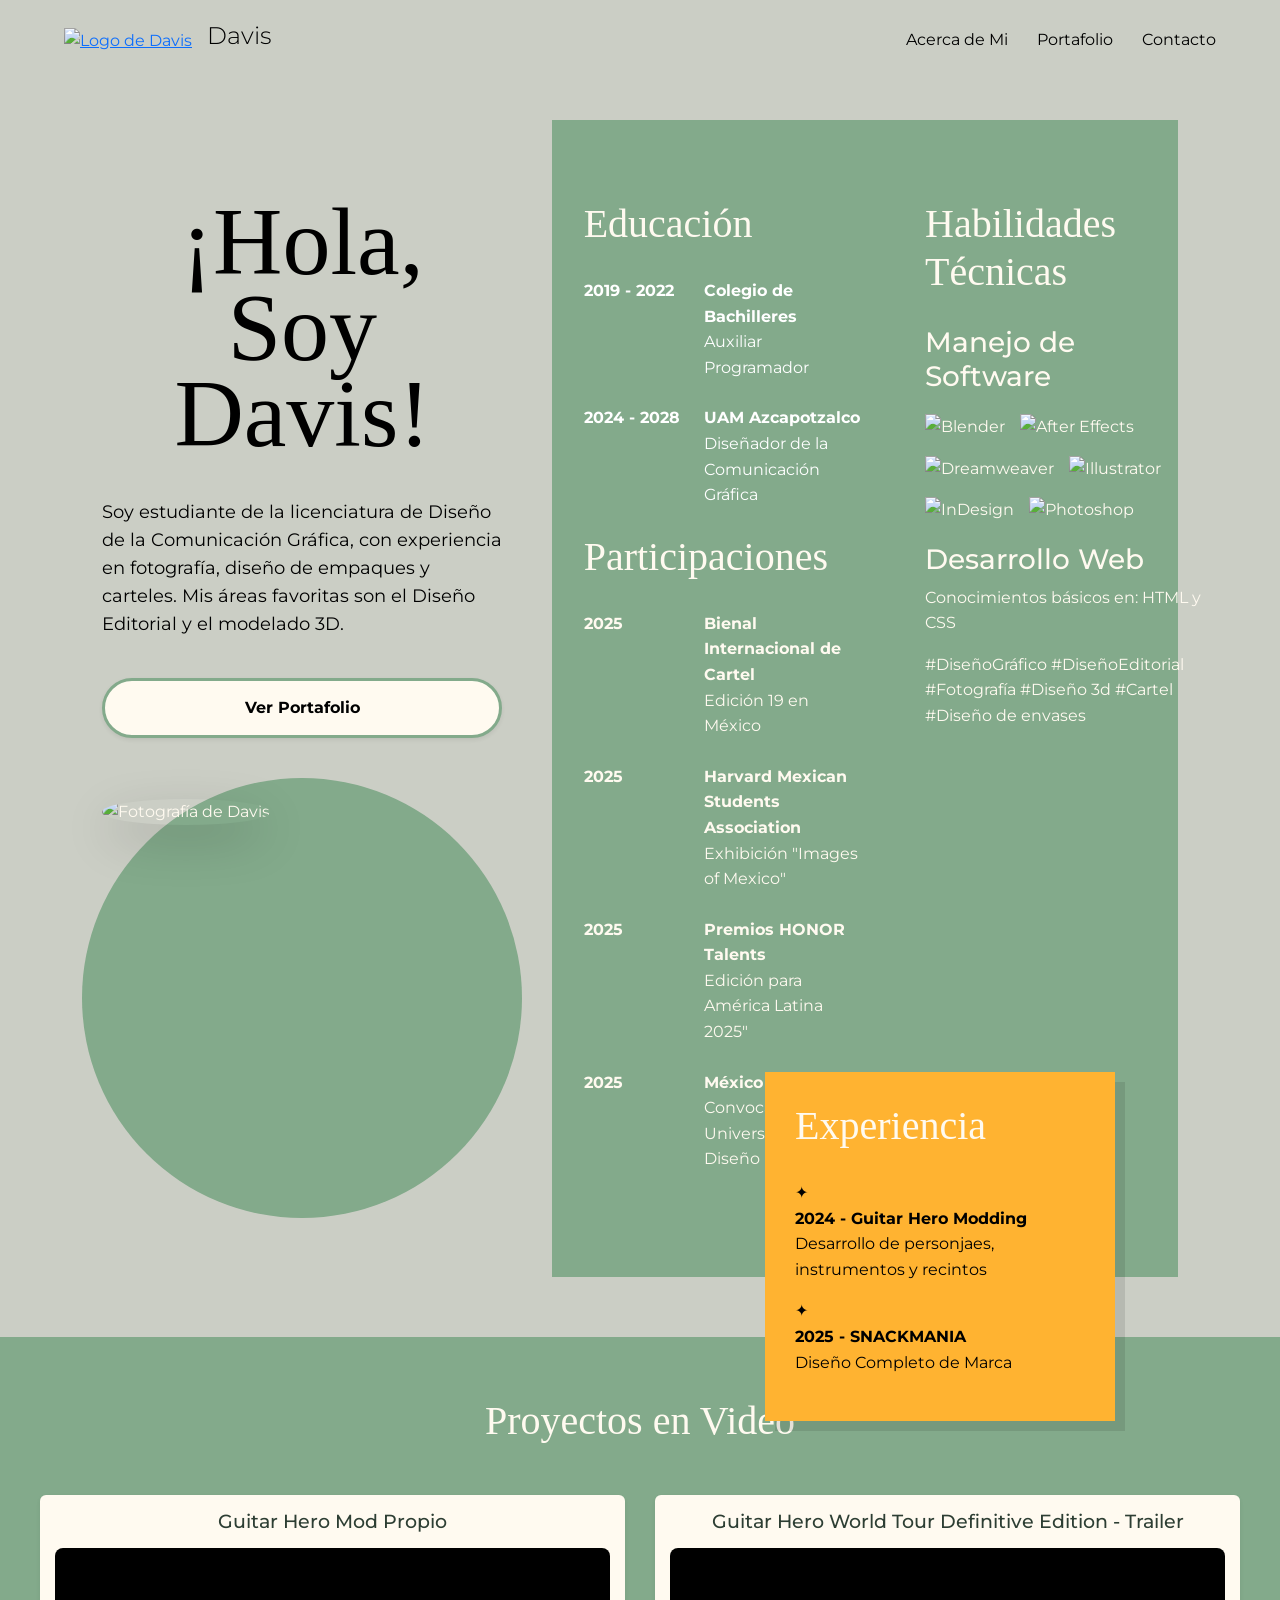
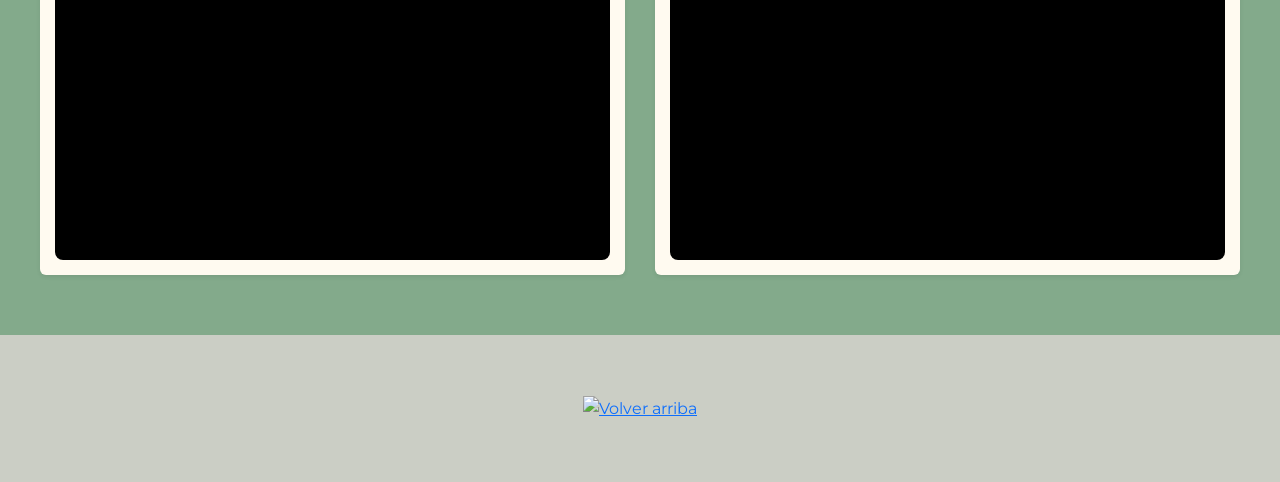
==== acerca.html @ 5896e536 "Add files via upload" ====
<!doctype html>
<html lang="es">
<head>
    <meta charset="utf-8">
    <title>Acerca de Mi | Davis</title>
	<!-- Favicon package generated by Favicon.im Generator -->
	<link rel="icon" type="image/x-icon" href="rsrcs/favicon.ico">
    
    <link href="https://cdn.jsdelivr.net/npm/bootstrap@5.3.3/dist/css/bootstrap.min.css" rel="stylesheet">
    
    <link href="acerca.css" rel="stylesheet" type="text/css">
    
    <link rel="preconnect" href="https://fonts.googleapis.com">
    <link rel="preconnect" href="https://fonts.gstatic.com" crossorigin>
    <link href="https://fonts.googleapis.com/css2?family=Cherry+Cream+Soda&family=Montserrat:wght@300;400;700&display=swap" rel="stylesheet">

    
</head>

<body>
    <header class="encabezado">
        <div class="logotipo">
            <a href="inicio.html"> 
                <img src="rsrcs/Mariposa5.png" alt="Logo de Davis" class="logotipo-img">
            </a>
            <h2 class="logotipo-nombre">Davis</h2>
        </div>
        <nav class="navegacion">
            <a href="acerca.html" class="navegacion-enlace">Acerca de Mi</a>
            <a href="portafolio.html" class="navegacion-enlace">Portafolio</a>
            <a href="contacto.html" class="navegacion-enlace">Contacto</a>
        </nav>
    </header>

    <main class="contenedor-principal">
        <section class="presentacion">
            <div class="columna-texto">
                <h1 class="titulo-principal">¡Hola,<br>Soy Davis!</h1>
                <p class="descripcion-perfil">
                    Soy estudiante de la licenciatura de Diseño de la Comunicación Gráfica, con experiencia en fotografía, diseño de empaques y carteles. Mis áreas favoritas son el Diseño Editorial y el modelado 3D.
                </p>
                <a href="portafolio.html" class="boton-portafolio btn shadow-sm">Ver Portafolio</a>
            </div>

            <div class="columna-imagen">
                <div class="marco-foto">
                    <div class="circulo-decorativo"></div>
                    <img src="rsrcs/Davis.jpg" alt="Fotografía de Davis" class="foto-perfil rounded-circle shadow-lg">
                </div>
            </div>
        </section>

        <section class="bloque-informacion">
            <div class="contenedor-grid">
                
                <div class="columna-izquierda">
                    <h2 class="titulo-seccion">Educación</h2>
                    <article class="item-historial">
                        <span class="fecha">2019 - 2022</span>
                        <div class="detalle"><strong>Colegio de Bachilleres</strong><br>Auxiliar Programador</div>
                    </article>
                    <article class="item-historial">
                        <span class="fecha">2024 - 2028</span>
                        <div class="detalle"><strong>UAM Azcapotzalco</strong><br>Diseñador de la Comunicación Gráfica</div>
                    </article>
                    
                    <h2 class="titulo-seccion">Participaciones</h2>
                    <article class="item-historial oscuro">
                        <span class="fecha">2025</span>
                        <div class="detalle"><strong>Bienal Internacional de Cartel</strong><br>Edición 19 en México</div>
                    </article>
                    <article class="item-historial oscuro">
                        <span class="fecha">2025</span>
                        <div class="detalle"><strong>Harvard Mexican Students Association</strong><br>Exhibición "Images of Mexico"</div>
                    </article>
                    <article class="item-historial oscuro">
                        <span class="fecha">2025</span>
                        <div class="detalle"><strong>Premios HONOR Talents</strong><br>Edición para América Latina 2025"</div>
                    </article>
                    <article class="item-historial oscuro">
                        <span class="fecha">2025</span>
                        <div class="detalle"><strong>México OPEN CITY</strong><br>Convocatorioa Universitaria de Diseño "MCO" 2026</div>
                    </article>
                </div>

                <div class="columna-derecha">
                    <h2 class="titulo-seccion resaltado-amarillo">Habilidades Técnicas</h2>
                    
                    <div class="grupo-software">
                        <h3>Manejo de Software</h3>
                        <div class="lista-iconos">
                            <span class="icono-caja"><img src="rsrcs/blender-svgrepo-com.png" alt="Blender"></span>
                            <span class="icono-caja"><img src="rsrcs/aftereffects-svgrepo-com.png" alt="After Effects"></span>
                            <span class="icono-caja"><img src="rsrcs/dreamweaver-svgrepo-com.png" alt="Dreamweaver"></span>
                            <span class="icono-caja"><img src="rsrcs/illustrator-svgrepo-com.png" alt="Illustrator"></span>
                            <span class="icono-caja"><img src="rsrcs/indesign-svgrepo-com.png" alt="InDesign"></span>
                            <span class="icono-caja"><img src="rsrcs/photoshop-svgrepo-com.png" alt="Photoshop"></span>
                        </div>
                    </div>

                    <div class="desarrollo-web">
                        <h3>Desarrollo Web</h3>
                        <p>Conocimientos básicos en: HTML y CSS</p>
                    </div>

                    <div class="etiquetas-habilidades">
                        <span class="etiqueta">#DiseñoGráfico</span>
                        <span class="etiqueta">#DiseñoEditorial</span>
                        <span class="etiqueta">#Fotografía</span>
                        <span class="etiqueta">#Diseño 3d</span>
                        <span class="etiqueta">#Cartel</span>
                        <span class="etiqueta">#Diseño de envases</span>
                    </div>
                </div>
            </div>

            <aside class="caja-experiencia">
                <h2 class="titulo-seccion">Experiencia</h2>
                <div class="experiencia-item">
                    <span class="estrella">✦</span>
                    <div><strong>2024 - Guitar Hero Modding</strong><p>Desarrollo de personjaes, instrumentos y recintos</p></div>
                </div>
                <div class="experiencia-item">
                    <span class="estrella">✦</span>
                    <div><strong>2025 - SNACKMANIA</strong><p>Diseño Completo de Marca</p></div>
                </div>
            </aside>
        </section>
    </main>
	
	<section class="seccion-videos">
            <h2 class="titulo-seccion" style="color:">Proyectos en Video</h2>
            <div class="contenedor-videos">
                <div class="video-card shadow-sm rounded">
                    <h3>Guitar Hero Mod Propio</h3>
                    <div class="video-wrapper">
                        <iframe src="https://www.youtube.com/embed/20baI8AlyKg" frameborder="0" allowfullscreen></iframe>
                    </div>
                </div>
                <div class="video-card shadow-sm rounded">
                    <h3>Guitar Hero World Tour Definitive Edition - Trailer</h3>
                    <div class="video-wrapper">
                        <iframe src="https://www.youtube.com/embed/51qtFu59r0Q" frameborder="0" allowfullscreen></iframe>
                    </div>
                </div>
            </div>
        </section>
	
	<style>
        .seccion-videos {
			display: block;
            padding: 60px 2%;
            background-color: #83aa8b;
            text-align: center;
        }
        .contenedor-videos {
            gap: 30px;
            margin-top: 40px;
        }
        .video-card {
            background: #fffaf0;
            padding: 15px;
            transition: transform 0.3s ease;
        }
        .video-card:hover {
            transform: translateY(-10px);
        }
        .video-wrapper {
            position: relative;
            padding-bottom: 56.25%;
            height: 0;
            overflow: hidden;
        }
        .video-wrapper iframe {
            position: absolute;
            top: 0;
            left: 0;
            width: 100%;
            height: 100%;
            border-radius: 8px;
        }
    </style>

    <footer class="pie-pagina">
        <a href="#top">
   			 <img src="rsrcs/Mariposa5.png" alt="Volver arriba" style="width: 100px;">
		</a>
    </footer>
</body>
</html>
---- acerca.css ----
@charset "utf-8";

/* Vínculo al framework online (Animate.css) */
@import url('https://cdnjs.cloudflare.com/ajax/libs/animate.css/4.1.1/animate.min.css');

/* 1. COLORES Y CONFIGURACIÓN GLOBAL */
:root {
    --verde-suave: #83aa8b;
    --verde-oscuro: #2D3E33;
    --crema-fondo: #cbcec5;
    --blanco-floral: #fffaf0;
    --naranja-amarillo: #FFB331;
    --negro: #000000;
}

* {
    margin: 0;
    padding: 0;
    box-sizing: border-box;
}

body {
    font-family: 'Montserrat', sans-serif;
    background-color: var(--crema-fondo);
    color: var(--blanco-floral);
    overflow-x: hidden;
    line-height: 1.6;
}

/* 2. ENCABEZADO Y NAVEGACIÓN */
.encabezado {
    position: fixed;
    top: 0;
    width: 100%;
    z-index: 9999;
	color: var(--negro);
    background-color: var(--crema-fondo);
    display: flex;
    justify-content: space-between;
    align-items: center;
    padding: 10px 5%;
    height: 80px;
}

.logotipo {
    display: flex;
    align-items: center;
    gap: 15px;
}

.logotipo-img {
    height: 50px;
}

.logotipo-nombre {
    font-weight: 300;
    font-size: 1.5rem;
}

.navegacion-enlace {
    text-decoration: none;
    color: var(--negro);
    margin-left: 25px;
    transition: color 0.3s;
    font-weight: 400;
}

.navegacion-enlace:hover {
    color: var(--verde-suave);
}

/* 3. SECCIÓN PRESENTACIÓN (HERO) */
.contenedor-principal {
    display: flex;
    min-height: 100vh;
    padding: 120px 8% 60px;
    gap: 50px;
    align-items: center;
}

.columna-texto {
    flex: 1;
}

.titulo-principal {
	color: black;
    font-family: 'Abril Fatface', cursive;
    font-size: clamp(3rem, 8vw, 6rem);
    line-height: 0.9;
    margin-bottom: 20px;
    text-align: center;
}

.descripcion-perfil {
	color: var(--negro);
    font-size: 1.1rem;
    max-width: 500px;
    margin-bottom: 40px;
    margin-top: 40px;
}

.boton-portafolio {
    display: flex;
	justify-content: center;
    padding: 15px 40px;
    border: 3px solid var(--verde-suave);
    border-radius: 50px;
    background: var(--blanco-floral);
    color: var(--negro);
    text-decoration: none;
    font-weight: 700;
    transition: all 0.3s ease;
    animation: pulse;
    animation-duration: 2s;
    animation-iteration-count: infinite;
}

.boton-portafolio:hover {
    background: var(--verde-suave);
	border: 3px solid var(--blanco-floral);
    color: white;
    transform: scale(1.05);
}

/* 4. MARCO DE FOTO Y CÍRCULOS */
.columna-imagen {
    flex: 1;
    display: flex;
    justify-content: center;
    position: relative;
}

.marco-foto {
    position: relative;
    width: 400px;
    height: 400px;
    margin-top: 60px;
}

.foto-perfil {
    width: 100%;
    height: 100%;
    object-fit: cover;
    border-radius: 50%;
    position: relative;
    z-index: 2;
    animation: backInLeft;
    animation-duration: 1.5s;
}

.circulo-decorativo {
    position: absolute;
    width: 110%;
    height: 110%;
    background-color: var(--verde-suave);
    border-radius: 50%;
    top: -5%;
    left: -5%;
    z-index: 1;
}

/* 5. BLOQUE DE INFORMACIÓN (GRID) */
.bloque-informacion {
    position: relative;
    background-color: var(--verde-suave);
    padding: 80px 0;
    margin-left: auto;
    height: auto;
    width: auto;
}

.contenedor-grid {
    display: grid;
    grid-template-columns: 50% 50%;
    max-width: 1200px;
    margin: 0 auto;
    padding: 0 5%;
    gap: 60px;
}

.titulo-seccion {
    font-family: 'Abril Fatface', cursive;
    font-size: 2.5rem;
    margin-bottom: 30px;
    color: var(--blanco-floral);
}

.resaltado-amarillo {
    color: var(--blanco-floral);
}

/* 6. LÍNEA DE TIEMPO E ÍCONOS */
.item-historial {
    display: flex;
    gap: 20px;
    margin-bottom: 25px;
    color: white;
}

.item-historial.oscuro {
    color: var(--blanco-floral);
}

.fecha {
    font-weight: 700;
    min-width: 100px;
}

.grupo-software{
    color: var(--blanco-floral);
    font-weight: 400;
}

.lista-iconos {
    display: flex;
    flex-wrap: wrap;
    gap: 15px;
    margin: 20px 0;
}

.icono-caja img {
    width: 45px;
    height: 45px;
    transition: transform 0.3s;
}

.icono-caja img:hover {
    transform: translateY(-5px);
}

/* 7. CAJA DE EXPERIENCIA FLOTANTE */
.caja-experiencia {
    margin-top: -20%;
    position: absolute;
    right: 10%;
    background-color: var(--naranja-amarillo);
    color: var(--negro);
    width: 350px;
    padding: 30px;
    box-shadow: 10px 10px 0px rgba(0,0,0,0.1);
    z-index: 10;
    animation: pulse;
    animation-duration: 2s;
    animation-iteration-count: infinite;
}

/* 10. SECCIÓN DE VIDEOS RESPONSIVA */
.seccion-videos {
    background-color: var(--blanco-floral);
    padding: 80px 8%;
    clear: both;
}

.seccion-videos .titulo-seccion {
    color: var(--blanco-floral);
    text-align: center;
    margin-bottom: 50px;
}

.contenedor-videos {
    display: grid;
    grid-template-columns: repeat(2, 1fr);
    gap: 40px;
    max-width: 1200px;
    margin: 0 auto;
}

.video-card {
    background: white;
    padding: 20px;
    border-radius: 15px;
    box-shadow: 0 10px 30px rgba(0,0,0,0.05);
    transition: transform 0.3s ease;
}

.video-card:hover {
    transform: translateY(-10px);
}

.video-card h3 {
    margin-bottom: 15px;
    font-size: 1.2rem;
    color: var(--verde-oscuro);
}

.video-wrapper {
    position: relative;
    padding-bottom: 56.25%; 
    height: 0;
    overflow: hidden;
    border-radius: 8px;
    background: #000;
}

.video-wrapper iframe {
    position: absolute;
    top: 0;
    left: 0;
    width: 100%;
    height: 100%;
    border: 0;
}

/* 8. PIE DE PÁGINA */
.pie-pagina {
    background-color: var(--crema-fondo);
    padding: 60px 0;
    text-align: center;
}

.logotipo-final {
    height: 100px;
    display: block;
    margin: 0 auto;
}

@media (max-width: 992px) {
    .contenedor-principal, .contenedor-grid {
        grid-template-columns: 100%;
        flex-direction: column;
        text-align: center;
    }

    .columna-texto, .columna-derecha {
        display: flex;
        flex-direction: column;
        align-items: center;
    }

    .boton-portafolio {
        margin-left: 0;
    }

    .caja-experiencia {
        position: relative;
        top: 0;
		left: 40px;
		width: 100%;
        margin-top: 40px;
    }

    .titulo-principal {
        font-size: 3.5rem;
    }
    
    .marco-foto {
        width: 280px;
        height: 280px;
    }

    .contenedor-videos {
        grid-template-columns: 100%;
        gap: 25px;
    }
    
    .seccion-videos {
        padding: 60px 5%;
    }
}
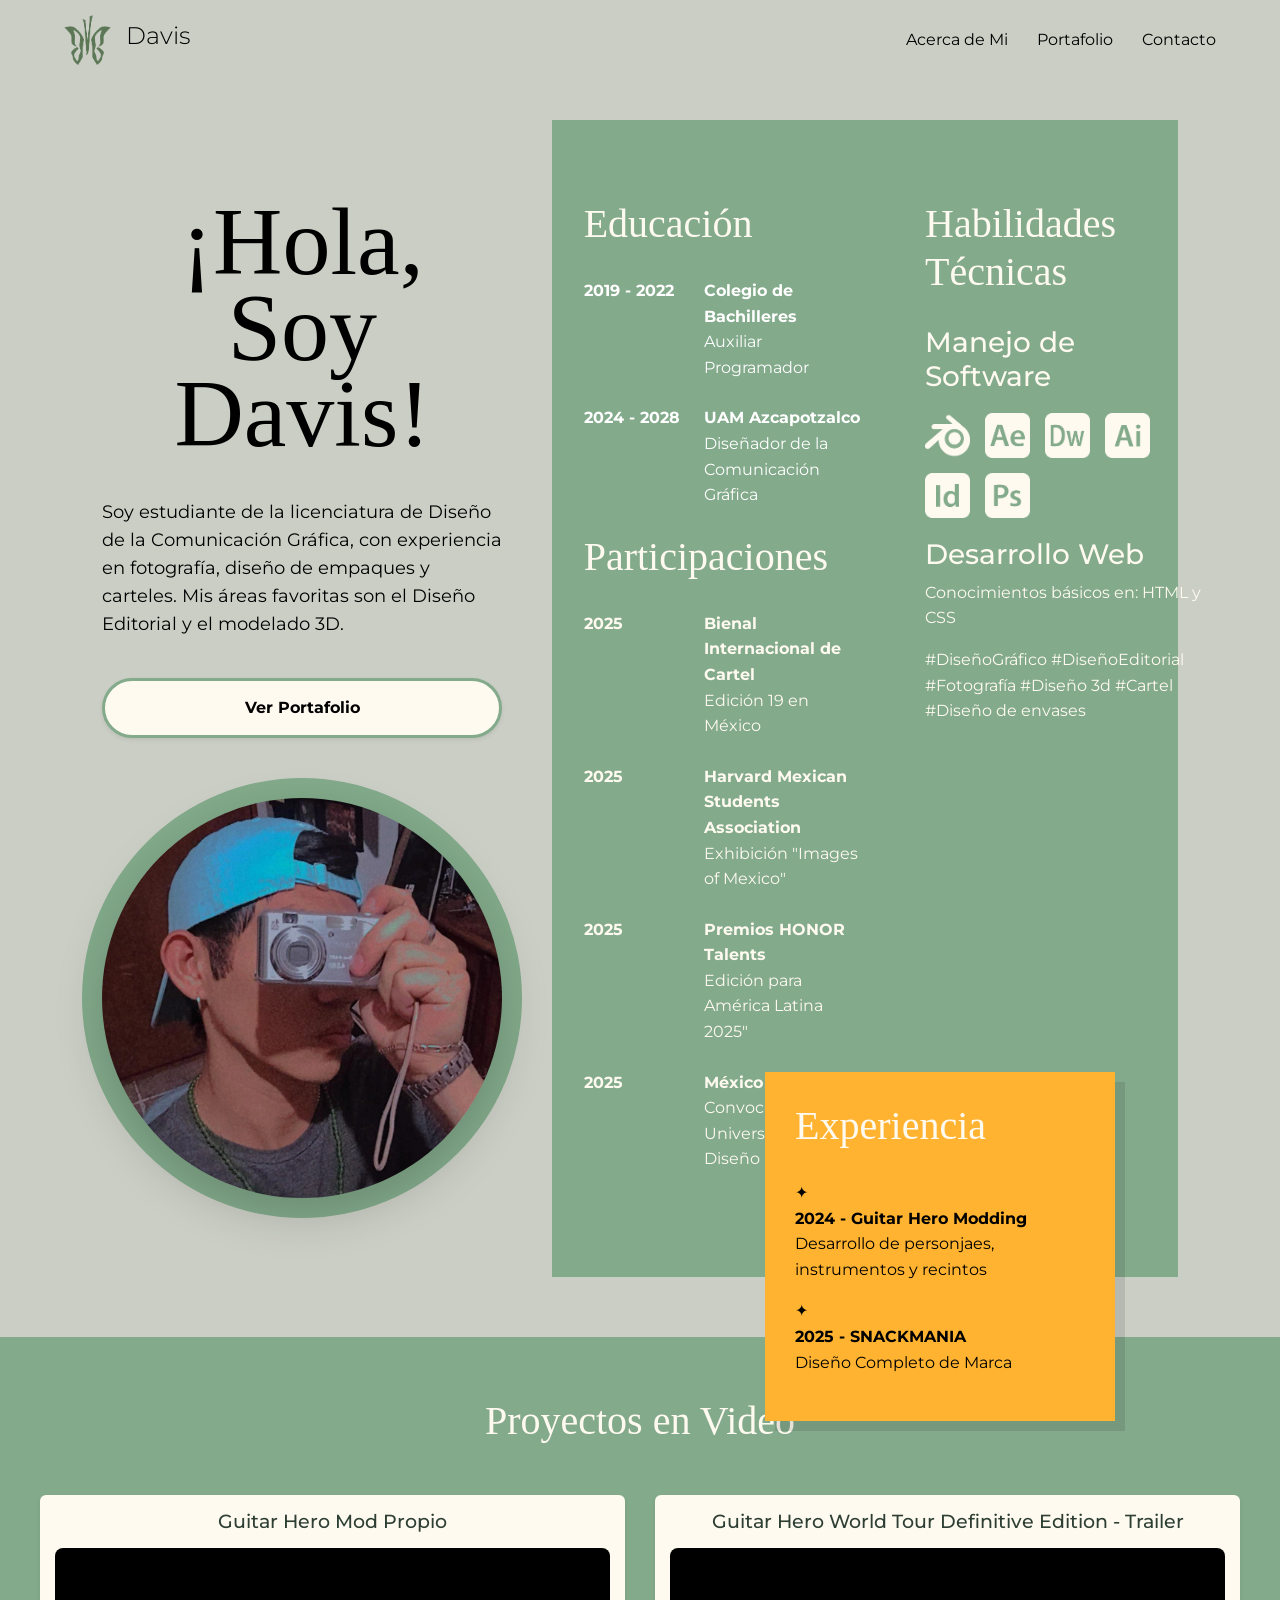
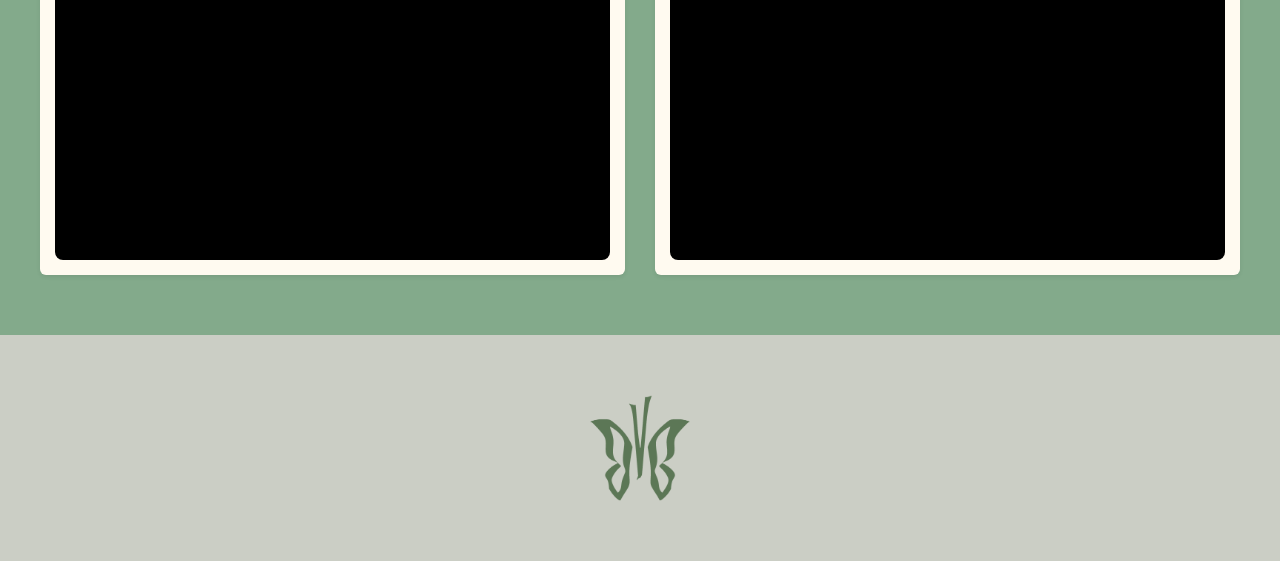
==== commit a4714539: "Update acerca.html" ====
--- a/acerca.html
+++ b/acerca.html
@@ -20,7 +20,7 @@
 <body>
     <header class="encabezado">
         <div class="logotipo">
-            <a href="inicio.html"> 
+            <a href="index.html"> 
                 <img src="rsrcs/Mariposa5.png" alt="Logo de Davis" class="logotipo-img">
             </a>
             <h2 class="logotipo-nombre">Davis</h2>
@@ -187,4 +187,4 @@
 		</a>
     </footer>
 </body>
-</html>+</html>
